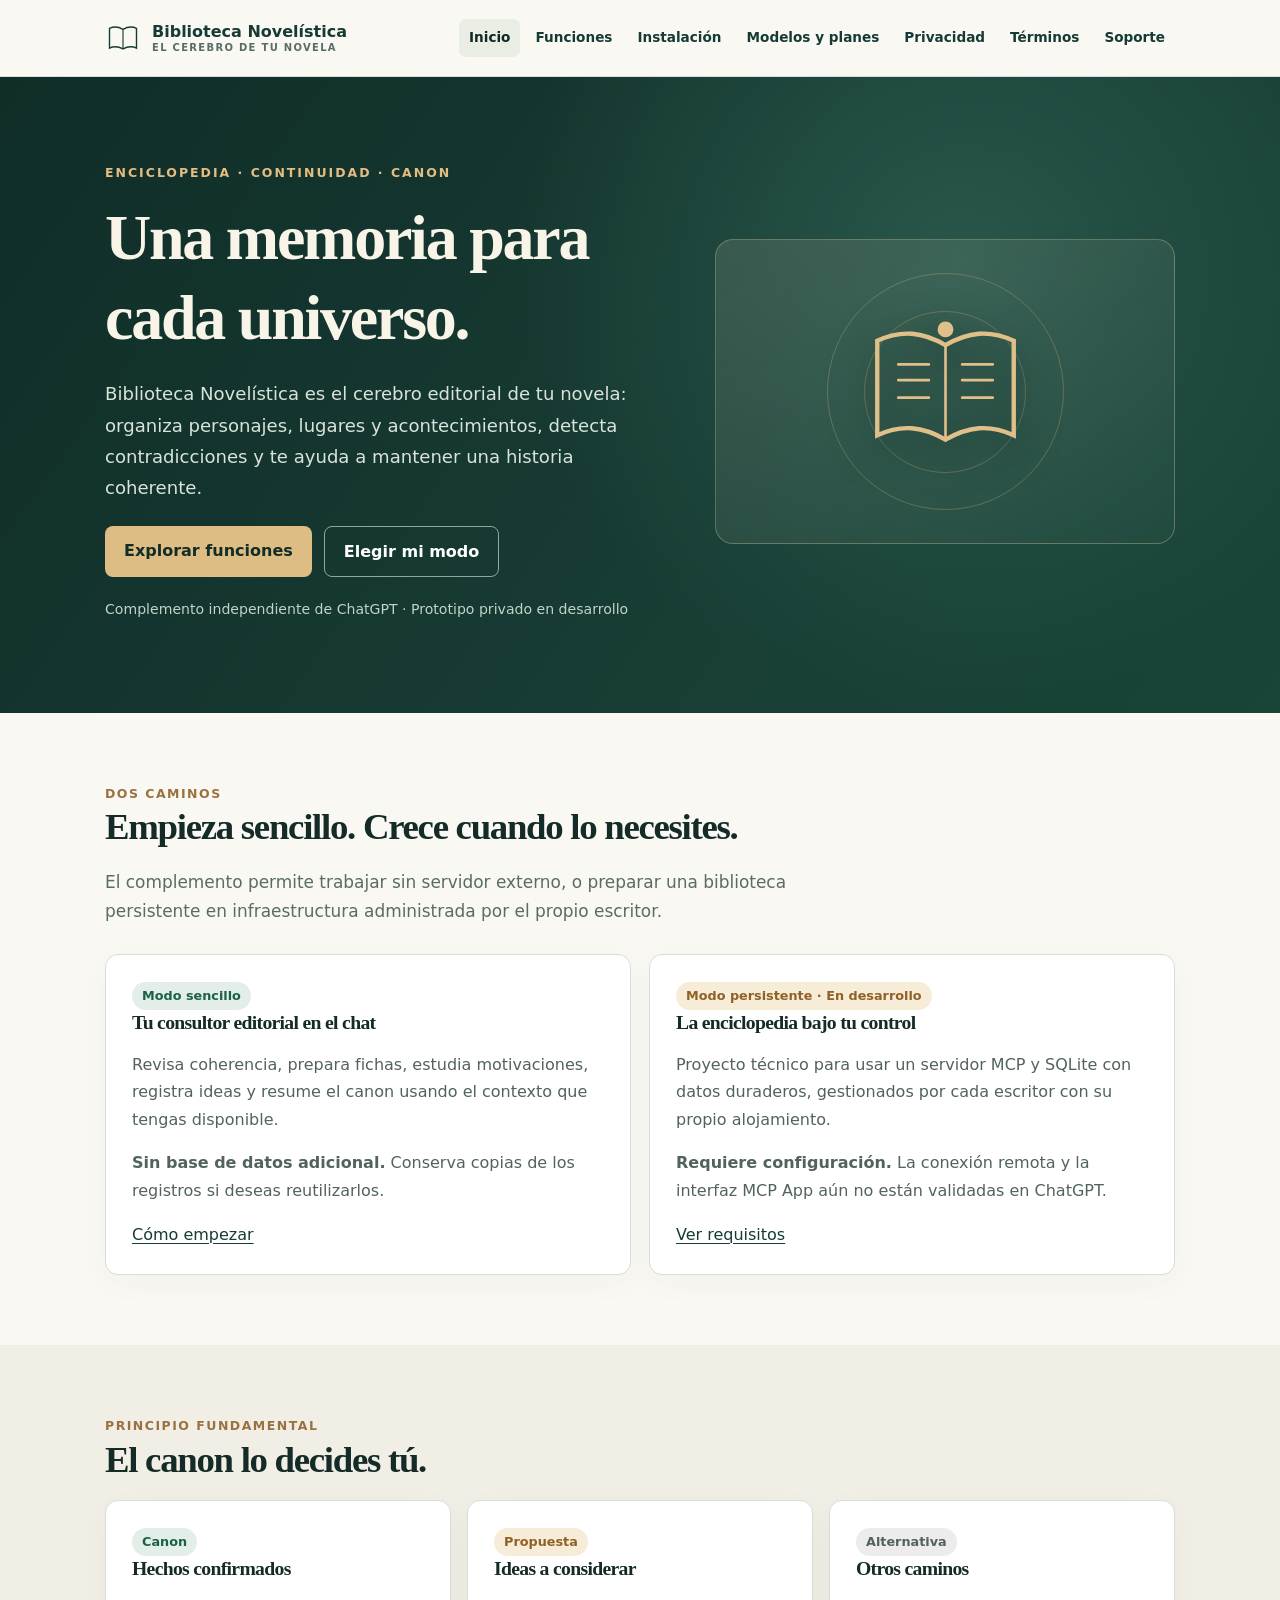
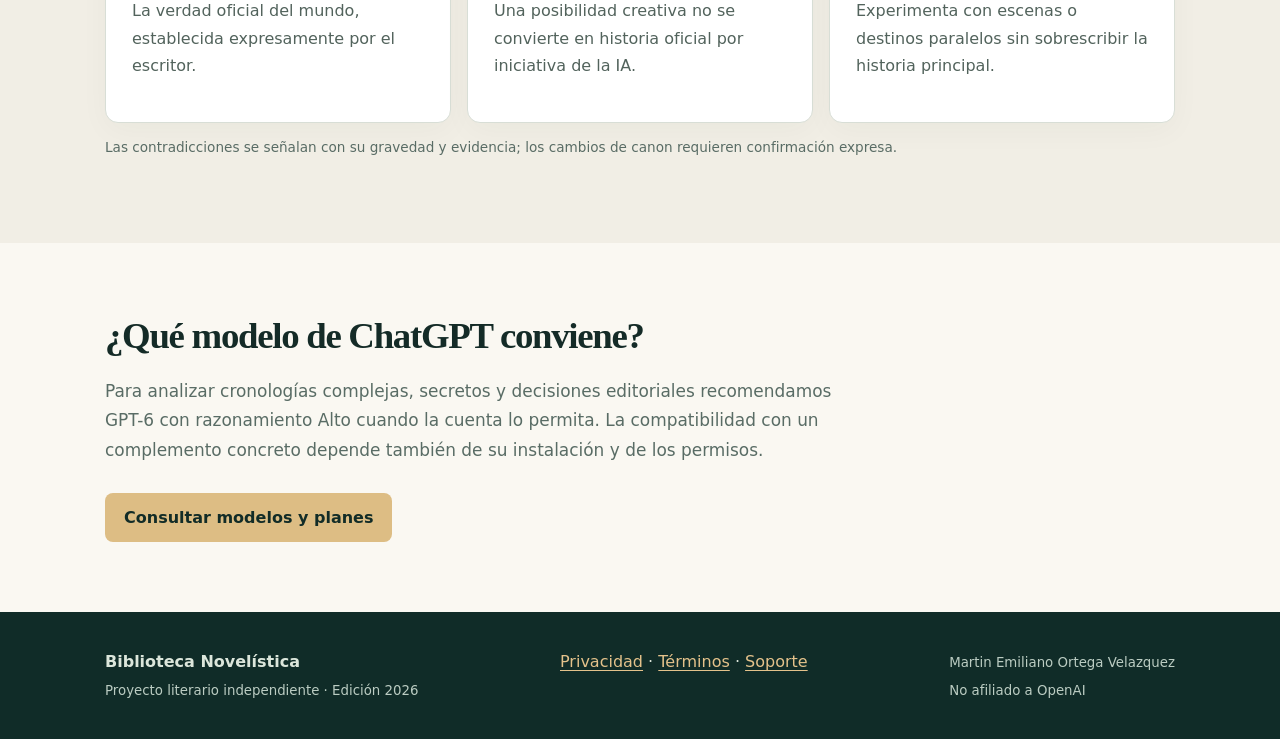
==== index.html @ a24e58ad "Version 1 - Github pages Adicion de todos los archivos necesarios para github pages: instalacion.ht" ====
<!doctype html><html lang="es"><head><meta charset="utf-8"><meta name="viewport" content="width=device-width,initial-scale=1"><meta name="description" content="Biblioteca Novelística: memoria editorial, canon, personajes y continuidad para novelas en ChatGPT."><meta name="theme-color" content="#173a33"><meta name="robots" content="index,follow"><title>Inicio | Biblioteca Novelística</title><link rel="icon" type="image/svg+xml" href="assets/favicon.svg"><link rel="stylesheet" href="assets/style.css"></head><body><a class="skip" href="#contenido">Saltar al contenido</a><header><div class="wrap topbar"><a class="logo" href="index.html" aria-label="Biblioteca Novelística - inicio"><svg viewBox="0 0 128 128" aria-hidden="true"><path d="M16 30c16-8 32-6 48 3 16-9 32-11 48-3v70c-16-8-32-6-48 3-16-9-32-11-48-3z" stroke="currentColor" stroke-width="5" fill="none"/><path d="M64 34v69" stroke="currentColor" stroke-width="4"/></svg><span>Biblioteca Novelística<small>El cerebro de tu novela</small></span></a><nav aria-label="Navegación principal"><a href="index.html" aria-current="page">Inicio</a><a href="funciones.html">Funciones</a><a href="instalacion.html">Instalación</a><a href="compatibilidad.html">Modelos y planes</a><a href="privacidad.html">Privacidad</a><a href="terminos.html">Términos</a><a href="soporte.html">Soporte</a></nav></div></header><main id="contenido"><section class="hero"><div class="wrap hero-grid"><div><div class="eyebrow">Enciclopedia · Continuidad · Canon</div><h1>Una memoria para cada universo.</h1><p>Biblioteca Novelística es el cerebro editorial de tu novela: organiza personajes, lugares y acontecimientos, detecta contradicciones y te ayuda a mantener una historia coherente.</p><div class="actions"><a class="action" href="funciones.html">Explorar funciones</a><a class="action secondary" href="instalacion.html">Elegir mi modo</a></div><div class="tagline">Complemento independiente de ChatGPT · Prototipo privado en desarrollo</div></div><div class="ornament"><svg viewBox="0 0 200 200" aria-hidden="true"><path d="M22 42c28-13 52-10 78 5 26-15 50-18 78-5v108c-28-13-52-10-78 5-26-15-50-18-78-5z" fill="none" stroke="#e1bf88" stroke-width="5"/><path d="M100 47v108M46 69h35M46 87h35M119 69h35M119 87h35M46 107h35M119 107h35" stroke="#e1bf88" stroke-width="3" stroke-linecap="round"/><circle cx="100" cy="29" r="9" fill="#e1bf88"/></svg></div></div></section><section class="section"><div class="wrap"><div class="kicker">Dos caminos</div><h2>Empieza sencillo. Crece cuando lo necesites.</h2><p class="intro">El complemento permite trabajar sin servidor externo, o preparar una biblioteca persistente en infraestructura administrada por el propio escritor.</p><div class="grid2"><article class="card"><span class="pill">Modo sencillo</span><h3>Tu consultor editorial en el chat</h3><p>Revisa coherencia, prepara fichas, estudia motivaciones, registra ideas y resume el canon usando el contexto que tengas disponible.</p><p><strong>Sin base de datos adicional.</strong> Conserva copias de los registros si deseas reutilizarlos.</p><a href="instalacion.html#sencillo">Cómo empezar</a></article><article class="card"><span class="pill amber">Modo persistente · En desarrollo</span><h3>La enciclopedia bajo tu control</h3><p>Proyecto técnico para usar un servidor MCP y SQLite con datos duraderos, gestionados por cada escritor con su propio alojamiento.</p><p><strong>Requiere configuración.</strong> La conexión remota y la interfaz MCP App aún no están validadas en ChatGPT.</p><a href="instalacion.html#persistente">Ver requisitos</a></article></div></div></section><section class="section alt"><div class="wrap"><div class="kicker">Principio fundamental</div><h2>El canon lo decides tú.</h2><div class="cards"><article class="card"><span class="pill">Canon</span><h3>Hechos confirmados</h3><p>La verdad oficial del mundo, establecida expresamente por el escritor.</p></article><article class="card"><span class="pill amber">Propuesta</span><h3>Ideas a considerar</h3><p>Una posibilidad creativa no se convierte en historia oficial por iniciativa de la IA.</p></article><article class="card"><span class="pill grey">Alternativa</span><h3>Otros caminos</h3><p>Experimenta con escenas o destinos paralelos sin sobrescribir la historia principal.</p></article></div><p class="micro">Las contradicciones se señalan con su gravedad y evidencia; los cambios de canon requieren confirmación expresa.</p></div></section><section class="section"><div class="wrap"><h2>¿Qué modelo de ChatGPT conviene?</h2><p class="intro">Para analizar cronologías complejas, secretos y decisiones editoriales recomendamos GPT-6 con razonamiento Alto cuando la cuenta lo permita. La compatibilidad con un complemento concreto depende también de su instalación y de los permisos.</p><a class="action" href="compatibilidad.html">Consultar modelos y planes</a></div></section></main><footer><div class="wrap inner"><div><strong>Biblioteca Novelística</strong><br><small>Proyecto literario independiente · Edición 2026</small></div><div><a href="privacidad.html">Privacidad</a> · <a href="terminos.html">Términos</a> · <a href="soporte.html">Soporte</a></div><div><small>Martin Emiliano Ortega Velazquez<br>No afiliado a OpenAI</small></div></div></footer></body></html>
---- assets/style.css ----
:root{color-scheme:light;--paper:#faf8f2;--cream:#f1eee5;--ink:#142b27;--muted:#596c65;--pine:#153b34;--deep:#0f2926;--gold:#a87737;--line:#d8ded6;--shadow:0 20px 60px rgba(14,35,30,.09)}*{box-sizing:border-box}html{scroll-behavior:smooth}body{margin:0;background:var(--paper);color:var(--ink);font:16px/1.72 'DM Sans',system-ui,-apple-system,sans-serif}a{color:var(--pine);text-decoration-thickness:1px;text-underline-offset:3px}a:hover{color:#946127}a:focus-visible,button:focus-visible{outline:3px solid #c58b42;outline-offset:3px}.wrap{max-width:1120px;margin:auto;padding:0 25px}.skip{position:absolute;top:-80px;left:15px;background:white;padding:10px;z-index:22}.skip:focus{top:15px}header{position:sticky;top:0;z-index:10;background:rgba(250,248,242,.97);border-bottom:1px solid var(--line);backdrop-filter:blur(12px)}.topbar{min-height:76px;display:flex;align-items:center;justify-content:space-between;gap:20px}.logo{display:flex;align-items:center;gap:11px;text-decoration:none;color:var(--pine);font-weight:700;line-height:1.25;white-space:nowrap}.logo svg{width:36px;height:36px}.logo small{display:block;font-size:10px;font-weight:600;letter-spacing:.13em;text-transform:uppercase;color:var(--muted)}nav{display:flex;flex-wrap:wrap;justify-content:flex-end;gap:5px}nav a{padding:7px 10px;border-radius:7px;font-size:.85rem;font-weight:600;text-decoration:none}nav a[aria-current=page],nav a:hover{background:#e9ede4;color:var(--deep)}.hero{background:radial-gradient(circle at 75% 30%,#29564b 0,transparent 42%),linear-gradient(125deg,#102d28,#183e36 65%,#194437);color:#f9f4e8;padding:85px 0 91px;overflow:hidden}.hero-grid{display:grid;grid-template-columns:1.1fr .9fr;gap:48px;align-items:center}.eyebrow{font-size:.78rem;letter-spacing:.16em;text-transform:uppercase;font-weight:700;color:#e4bd82;margin-bottom:15px}.hero h1,h1,h2,h3{font-family:'Libre Baskerville',Georgia,serif;line-height:1.25;letter-spacing:-.035em}h1{font-size:clamp(2.2rem,5vw,4.25rem);margin:0 0 20px}h2{font-size:clamp(1.55rem,3vw,2.3rem);margin:0 0 18px}h3{font-size:1.23rem;margin:0 0 9px}.hero p{max-width:575px;font-size:1.13rem;color:#d9e3da;margin:0 0 23px}.action{display:inline-block;border-radius:8px;padding:11px 19px;font-weight:700;text-decoration:none;background:#ddbd84;color:#122c27}.action:hover{background:#f3d39d;color:#122c27}.action.secondary{color:#fff;background:transparent;border:1px solid #8da89d}.actions{display:flex;flex-wrap:wrap;gap:12px}.ornament{height:305px;border:1px solid rgba(225,209,169,.3);border-radius:18px;position:relative;background:linear-gradient(145deg,rgba(250,237,201,.12),rgba(255,255,255,.025));display:grid;place-items:center}.ornament:before,.ornament:after{content:'';position:absolute;border:1px solid rgba(221,189,132,.28);border-radius:50%;width:235px;height:235px}.ornament:after{width:160px;height:160px}.ornament svg{width:175px;z-index:2;filter:drop-shadow(0 10px 20px #0b201b)}.section{padding:70px 0}.section.alt{background:var(--cream)}.intro{max-width:760px;color:var(--muted);font-size:1.06rem;margin:0 0 28px}.cards{display:grid;grid-template-columns:repeat(3,1fr);gap:16px}.card{background:#fff;border:1px solid var(--line);border-radius:13px;padding:26px;box-shadow:0 8px 30px rgba(20,43,39,.035)}.card p,.card li{color:#52635c}.card .number{font-size:.77rem;letter-spacing:.08em;color:var(--gold);font-weight:700}.kicker{color:#9b713f;font-size:.78rem;letter-spacing:.12em;text-transform:uppercase;font-weight:700}.pagehero{background:linear-gradient(130deg,#16382f,#244a3f);color:white;padding:62px 0 56px}.pagehero h1{font-size:clamp(2.05rem,4vw,3.4rem)}.pagehero p{max-width:740px;color:#d4e1d8;margin:0}.content{padding:55px 0 85px}.content .prose{max-width:890px}.prose h2{margin:38px 0 12px}.prose h3{margin:25px 0 10px}.prose p,.prose li{color:#344d44}.prose ul,.prose ol{padding-left:23px}.note{background:#f1eadb;border-left:4px solid #ab7a40;border-radius:7px;padding:14px 19px;margin:24px 0}.success{background:#e3f1e9;border-left-color:#317653}.warning{background:#f9eee2;border-left-color:#b0703e}.table-scroll{overflow:auto;border:1px solid var(--line);border-radius:11px;margin:22px 0}table{border-collapse:collapse;width:100%;background:#fff;min-width:610px}th,td{padding:14px 16px;text-align:left;border-bottom:1px solid #e5e9e2;vertical-align:top}th{background:#e8ede6;color:#203e32;font-size:.86rem}tr:last-child td{border:0}.pill{display:inline-flex;align-items:center;padding:3px 10px;border-radius:999px;background:#e4eee8;color:#1b6245;font-size:.8rem;font-weight:700}.pill.amber{background:#f7ecd8;color:#906126}.pill.grey{background:#ececeb;color:#53625e}.step{display:flex;gap:18px;margin:24px 0}.step .stepno{flex:0 0 36px;width:36px;height:36px;display:grid;place-items:center;background:var(--pine);color:#fff;border-radius:50%;font-weight:700}.step h3{margin:0 0 4px}.step p{margin:0}.code{border-radius:8px;padding:15px;overflow-x:auto;background:#142b28;color:#e9ecdd;font-family:ui-monospace,Consolas,monospace;font-size:.89rem}.grid2{display:grid;grid-template-columns:repeat(2,1fr);gap:18px}footer{background:#102c28;color:#dce6db;padding:36px 0}footer a{color:#e4c28b}footer .inner{display:flex;justify-content:space-between;flex-wrap:wrap;gap:18px}footer small{color:#bbccc2}.micro{font-size:.85rem;color:var(--muted)}.tagline{margin-top:20px;font-size:.88rem;color:#c0d4c9}.anchorlink{white-space:nowrap}.flow{display:flex;gap:10px;flex-wrap:wrap;margin:18px 0}.flow span{padding:10px 14px;background:#e9eee5;border-radius:9px;font-size:.91rem}hr{height:1px;border:0;background:var(--line);margin:30px 0}@media(max-width:880px){.topbar{flex-direction:column;align-items:flex-start;padding-top:12px;padding-bottom:12px;gap:8px}nav{justify-content:flex-start}.hero-grid{grid-template-columns:1fr}.ornament{height:210px}.cards{grid-template-columns:1fr 1fr}}@media(max-width:580px){.wrap{padding:0 18px}.cards,.grid2{grid-template-columns:1fr}.hero{padding:55px 0}.section{padding:46px 0}.pagehero{padding:44px 0}.ornament{display:none}nav a{font-size:.79rem;padding:7px 7px}.topbar{align-items:center}.logo{align-self:flex-start}}
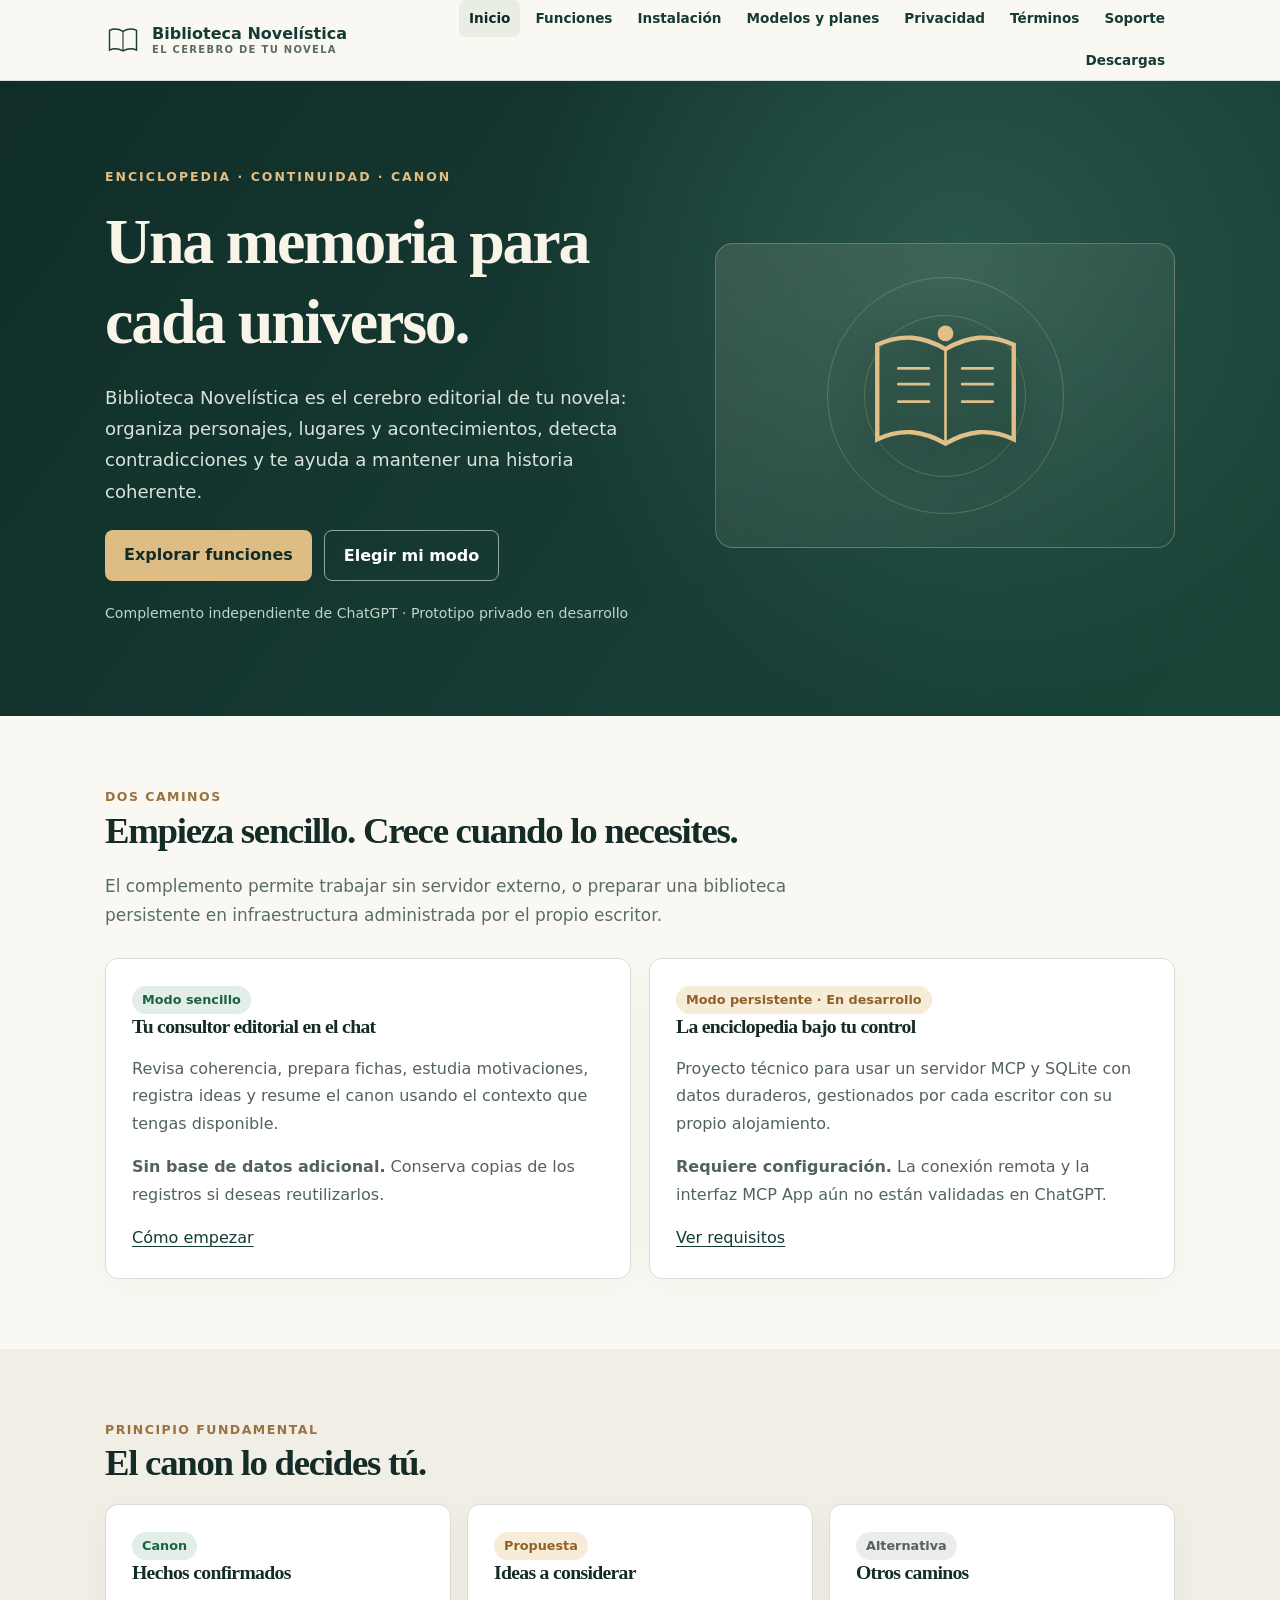
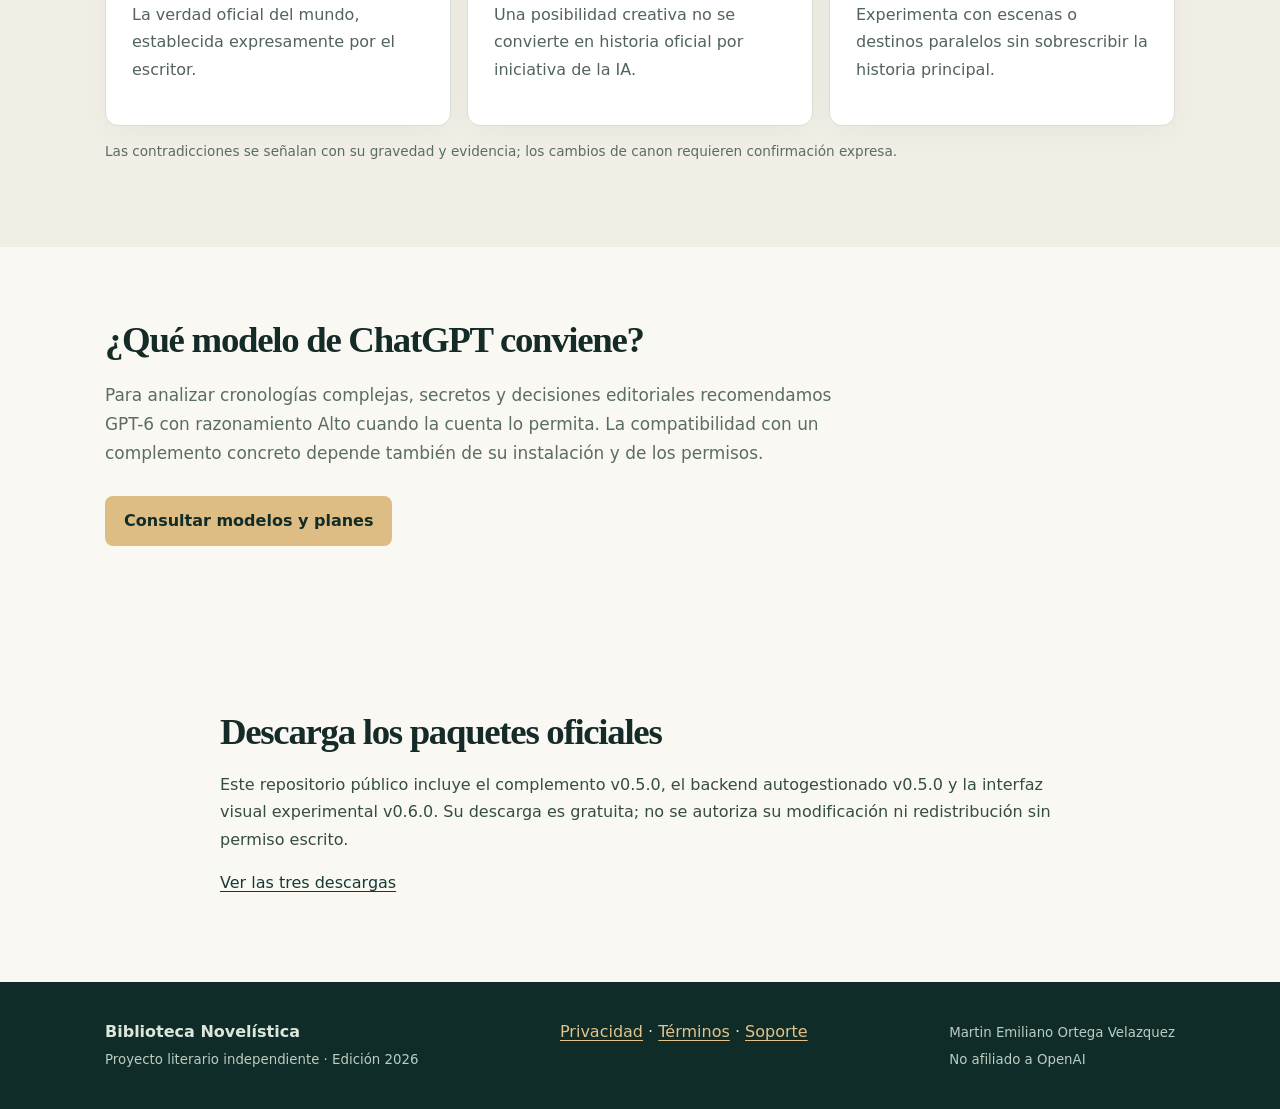
==== commit fe55e5a5: "Version 3.0 Actualización de archivos y subida de comprimidos .zip" ====
--- a/index.html
+++ b/index.html
@@ -1 +1,2 @@
-<!doctype html><html lang="es"><head><meta charset="utf-8"><meta name="viewport" content="width=device-width,initial-scale=1"><meta name="description" content="Biblioteca Novelística: memoria editorial, canon, personajes y continuidad para novelas en ChatGPT."><meta name="theme-color" content="#173a33"><meta name="robots" content="index,follow"><title>Inicio | Biblioteca Novelística</title><link rel="icon" type="image/svg+xml" href="assets/favicon.svg"><link rel="stylesheet" href="assets/style.css"></head><body><a class="skip" href="#contenido">Saltar al contenido</a><header><div class="wrap topbar"><a class="logo" href="index.html" aria-label="Biblioteca Novelística - inicio"><svg viewBox="0 0 128 128" aria-hidden="true"><path d="M16 30c16-8 32-6 48 3 16-9 32-11 48-3v70c-16-8-32-6-48 3-16-9-32-11-48-3z" stroke="currentColor" stroke-width="5" fill="none"/><path d="M64 34v69" stroke="currentColor" stroke-width="4"/></svg><span>Biblioteca Novelística<small>El cerebro de tu novela</small></span></a><nav aria-label="Navegación principal"><a href="index.html" aria-current="page">Inicio</a><a href="funciones.html">Funciones</a><a href="instalacion.html">Instalación</a><a href="compatibilidad.html">Modelos y planes</a><a href="privacidad.html">Privacidad</a><a href="terminos.html">Términos</a><a href="soporte.html">Soporte</a></nav></div></header><main id="contenido"><section class="hero"><div class="wrap hero-grid"><div><div class="eyebrow">Enciclopedia · Continuidad · Canon</div><h1>Una memoria para cada universo.</h1><p>Biblioteca Novelística es el cerebro editorial de tu novela: organiza personajes, lugares y acontecimientos, detecta contradicciones y te ayuda a mantener una historia coherente.</p><div class="actions"><a class="action" href="funciones.html">Explorar funciones</a><a class="action secondary" href="instalacion.html">Elegir mi modo</a></div><div class="tagline">Complemento independiente de ChatGPT · Prototipo privado en desarrollo</div></div><div class="ornament"><svg viewBox="0 0 200 200" aria-hidden="true"><path d="M22 42c28-13 52-10 78 5 26-15 50-18 78-5v108c-28-13-52-10-78 5-26-15-50-18-78-5z" fill="none" stroke="#e1bf88" stroke-width="5"/><path d="M100 47v108M46 69h35M46 87h35M119 69h35M119 87h35M46 107h35M119 107h35" stroke="#e1bf88" stroke-width="3" stroke-linecap="round"/><circle cx="100" cy="29" r="9" fill="#e1bf88"/></svg></div></div></section><section class="section"><div class="wrap"><div class="kicker">Dos caminos</div><h2>Empieza sencillo. Crece cuando lo necesites.</h2><p class="intro">El complemento permite trabajar sin servidor externo, o preparar una biblioteca persistente en infraestructura administrada por el propio escritor.</p><div class="grid2"><article class="card"><span class="pill">Modo sencillo</span><h3>Tu consultor editorial en el chat</h3><p>Revisa coherencia, prepara fichas, estudia motivaciones, registra ideas y resume el canon usando el contexto que tengas disponible.</p><p><strong>Sin base de datos adicional.</strong> Conserva copias de los registros si deseas reutilizarlos.</p><a href="instalacion.html#sencillo">Cómo empezar</a></article><article class="card"><span class="pill amber">Modo persistente · En desarrollo</span><h3>La enciclopedia bajo tu control</h3><p>Proyecto técnico para usar un servidor MCP y SQLite con datos duraderos, gestionados por cada escritor con su propio alojamiento.</p><p><strong>Requiere configuración.</strong> La conexión remota y la interfaz MCP App aún no están validadas en ChatGPT.</p><a href="instalacion.html#persistente">Ver requisitos</a></article></div></div></section><section class="section alt"><div class="wrap"><div class="kicker">Principio fundamental</div><h2>El canon lo decides tú.</h2><div class="cards"><article class="card"><span class="pill">Canon</span><h3>Hechos confirmados</h3><p>La verdad oficial del mundo, establecida expresamente por el escritor.</p></article><article class="card"><span class="pill amber">Propuesta</span><h3>Ideas a considerar</h3><p>Una posibilidad creativa no se convierte en historia oficial por iniciativa de la IA.</p></article><article class="card"><span class="pill grey">Alternativa</span><h3>Otros caminos</h3><p>Experimenta con escenas o destinos paralelos sin sobrescribir la historia principal.</p></article></div><p class="micro">Las contradicciones se señalan con su gravedad y evidencia; los cambios de canon requieren confirmación expresa.</p></div></section><section class="section"><div class="wrap"><h2>¿Qué modelo de ChatGPT conviene?</h2><p class="intro">Para analizar cronologías complejas, secretos y decisiones editoriales recomendamos GPT-6 con razonamiento Alto cuando la cuenta lo permita. La compatibilidad con un complemento concreto depende también de su instalación y de los permisos.</p><a class="action" href="compatibilidad.html">Consultar modelos y planes</a></div></section></main><footer><div class="wrap inner"><div><strong>Biblioteca Novelística</strong><br><small>Proyecto literario independiente · Edición 2026</small></div><div><a href="privacidad.html">Privacidad</a> · <a href="terminos.html">Términos</a> · <a href="soporte.html">Soporte</a></div><div><small>Martin Emiliano Ortega Velazquez<br>No afiliado a OpenAI</small></div></div></footer></body></html>+<!DOCTYPE html>
+<html lang="es"><head><meta charset="utf-8"/><meta content="width=device-width,initial-scale=1" name="viewport"/><meta content="Biblioteca Novelística: memoria editorial, canon, personajes y continuidad para novelas en ChatGPT." name="description"/><meta content="#173a33" name="theme-color"/><meta content="index,follow" name="robots"/><title>Inicio | Biblioteca Novelística</title><link href="assets/favicon.svg" rel="icon" type="image/svg+xml"/><link href="assets/style.css" rel="stylesheet"/></head><body><a class="skip" href="#contenido">Saltar al contenido</a><header><div class="wrap topbar"><a aria-label="Biblioteca Novelística - inicio" class="logo" href="index.html"><svg aria-hidden="true" viewbox="0 0 128 128"><path d="M16 30c16-8 32-6 48 3 16-9 32-11 48-3v70c-16-8-32-6-48 3-16-9-32-11-48-3z" fill="none" stroke="currentColor" stroke-width="5"></path><path d="M64 34v69" stroke="currentColor" stroke-width="4"></path></svg><span>Biblioteca Novelística<small>El cerebro de tu novela</small></span></a><nav aria-label="Navegación principal"><a aria-current="page" href="index.html">Inicio</a><a href="funciones.html">Funciones</a><a href="instalacion.html">Instalación</a><a href="compatibilidad.html">Modelos y planes</a><a href="privacidad.html">Privacidad</a><a href="terminos.html">Términos</a><a href="soporte.html">Soporte</a><a href="descargas.html">Descargas</a></nav></div></header><main id="contenido"><section class="hero"><div class="wrap hero-grid"><div><div class="eyebrow">Enciclopedia · Continuidad · Canon</div><h1>Una memoria para cada universo.</h1><p>Biblioteca Novelística es el cerebro editorial de tu novela: organiza personajes, lugares y acontecimientos, detecta contradicciones y te ayuda a mantener una historia coherente.</p><div class="actions"><a class="action" href="funciones.html">Explorar funciones</a><a class="action secondary" href="instalacion.html">Elegir mi modo</a></div><div class="tagline">Complemento independiente de ChatGPT · Prototipo privado en desarrollo</div></div><div class="ornament"><svg aria-hidden="true" viewbox="0 0 200 200"><path d="M22 42c28-13 52-10 78 5 26-15 50-18 78-5v108c-28-13-52-10-78 5-26-15-50-18-78-5z" fill="none" stroke="#e1bf88" stroke-width="5"></path><path d="M100 47v108M46 69h35M46 87h35M119 69h35M119 87h35M46 107h35M119 107h35" stroke="#e1bf88" stroke-linecap="round" stroke-width="3"></path><circle cx="100" cy="29" fill="#e1bf88" r="9"></circle></svg></div></div></section><section class="section"><div class="wrap"><div class="kicker">Dos caminos</div><h2>Empieza sencillo. Crece cuando lo necesites.</h2><p class="intro">El complemento permite trabajar sin servidor externo, o preparar una biblioteca persistente en infraestructura administrada por el propio escritor.</p><div class="grid2"><article class="card"><span class="pill">Modo sencillo</span><h3>Tu consultor editorial en el chat</h3><p>Revisa coherencia, prepara fichas, estudia motivaciones, registra ideas y resume el canon usando el contexto que tengas disponible.</p><p><strong>Sin base de datos adicional.</strong> Conserva copias de los registros si deseas reutilizarlos.</p><a href="instalacion.html#sencillo">Cómo empezar</a></article><article class="card"><span class="pill amber">Modo persistente · En desarrollo</span><h3>La enciclopedia bajo tu control</h3><p>Proyecto técnico para usar un servidor MCP y SQLite con datos duraderos, gestionados por cada escritor con su propio alojamiento.</p><p><strong>Requiere configuración.</strong> La conexión remota y la interfaz MCP App aún no están validadas en ChatGPT.</p><a href="instalacion.html#persistente">Ver requisitos</a></article></div></div></section><section class="section alt"><div class="wrap"><div class="kicker">Principio fundamental</div><h2>El canon lo decides tú.</h2><div class="cards"><article class="card"><span class="pill">Canon</span><h3>Hechos confirmados</h3><p>La verdad oficial del mundo, establecida expresamente por el escritor.</p></article><article class="card"><span class="pill amber">Propuesta</span><h3>Ideas a considerar</h3><p>Una posibilidad creativa no se convierte en historia oficial por iniciativa de la IA.</p></article><article class="card"><span class="pill grey">Alternativa</span><h3>Otros caminos</h3><p>Experimenta con escenas o destinos paralelos sin sobrescribir la historia principal.</p></article></div><p class="micro">Las contradicciones se señalan con su gravedad y evidencia; los cambios de canon requieren confirmación expresa.</p></div></section><section class="section"><div class="wrap"><h2>¿Qué modelo de ChatGPT conviene?</h2><p class="intro">Para analizar cronologías complejas, secretos y decisiones editoriales recomendamos GPT-6 con razonamiento Alto cuando la cuenta lo permita. La compatibilidad con un complemento concreto depende también de su instalación y de los permisos.</p><a class="action" href="compatibilidad.html">Consultar modelos y planes</a></div></section><section class="content"><div class="wrap prose"><h2>Descarga los paquetes oficiales</h2><p>Este repositorio público incluye el complemento v0.5.0, el backend autogestionado v0.5.0 y la interfaz visual experimental v0.6.0. Su descarga es gratuita; no se autoriza su modificación ni redistribución sin permiso escrito.</p><a href="descargas.html">Ver las tres descargas</a></div></section></main><footer><div class="wrap inner"><div><strong>Biblioteca Novelística</strong><br/><small>Proyecto literario independiente · Edición 2026</small></div><div><a href="privacidad.html">Privacidad</a> · <a href="terminos.html">Términos</a> · <a href="soporte.html">Soporte</a></div><div><small>Martin Emiliano Ortega Velazquez<br/>No afiliado a OpenAI</small></div></div></footer></body></html>
